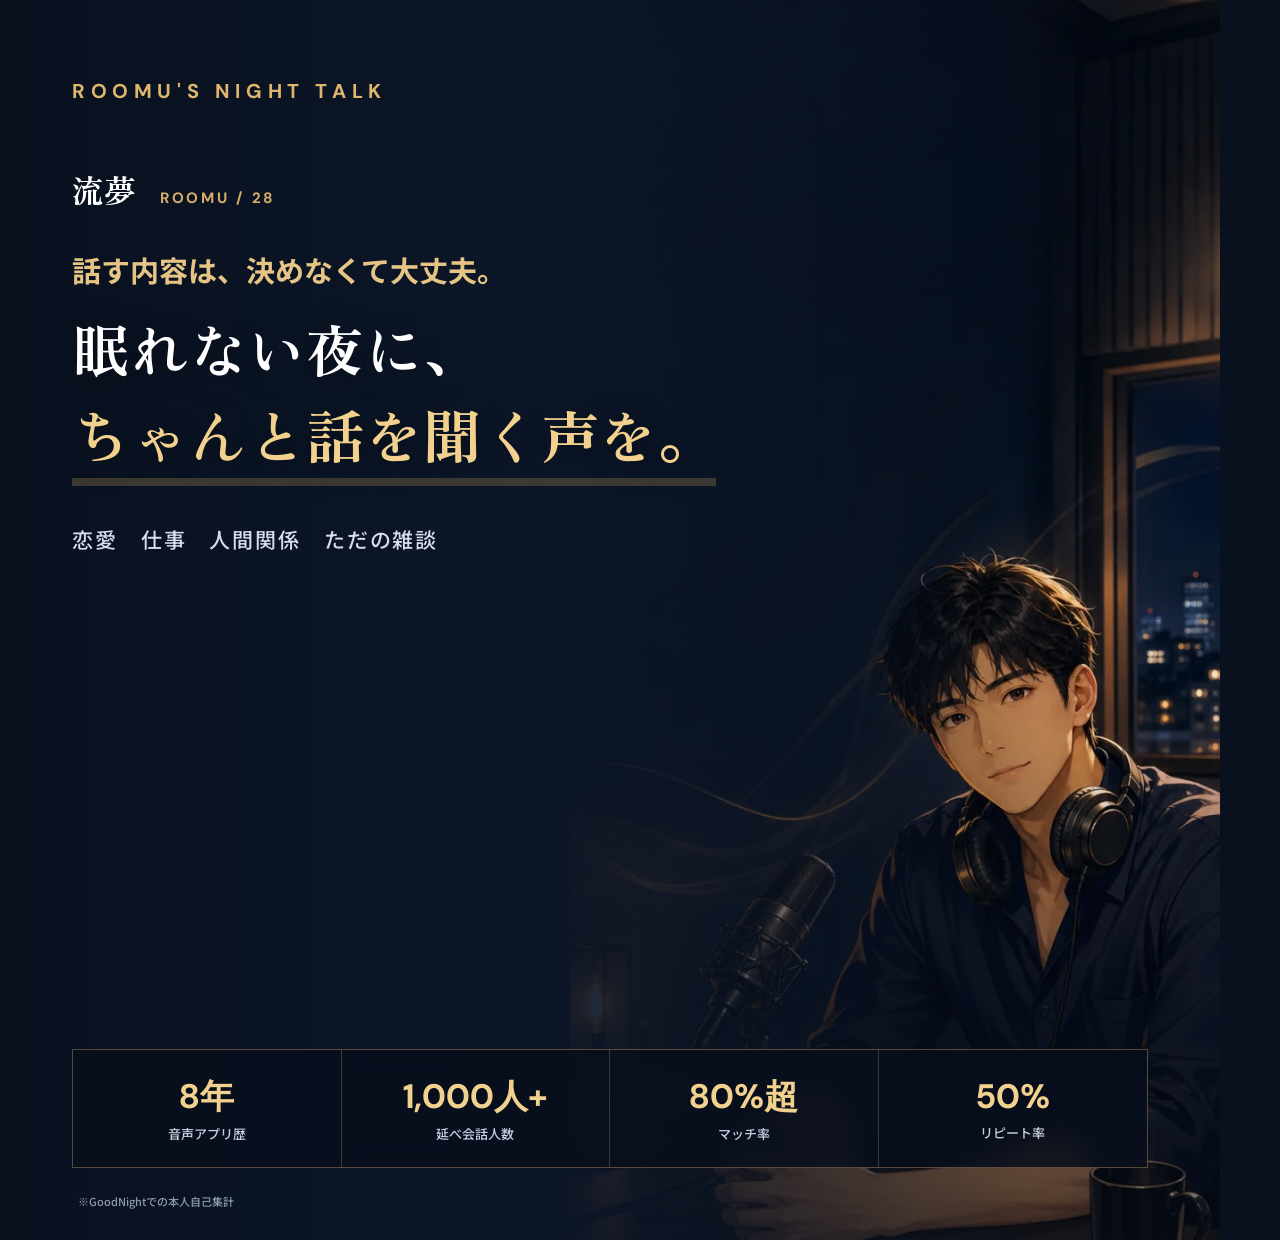
==== coconala-card.html @ 6c178217 "Redesign mobile LP and add Coconala listing assets" ====
<!doctype html>
<html lang="ja"><head><meta charset="utf-8"><style>
@import url('https://fonts.googleapis.com/css2?family=DM+Sans:wght@700&family=Noto+Sans+JP:wght@500;700&family=Zen+Old+Mincho:wght@700&display=swap');
*{box-sizing:border-box}
html,body{margin:0;width:1220px;height:1240px;overflow:hidden;background:#09111f}
.card{position:relative;width:1220px;height:1240px;color:#fff;overflow:hidden;background:#0b1424}
.photo{position:absolute;right:0;top:0;width:650px;height:1240px;object-fit:cover;object-position:63% 60%}
.veil{position:absolute;inset:0;background:linear-gradient(90deg,#09111f 0%,#0c1627 42%,rgba(12,22,39,.72) 57%,rgba(9,17,31,.04) 86%),linear-gradient(0deg,rgba(7,13,24,.58),transparent 42%)}
.copy{position:absolute;left:72px;top:78px;width:690px}.tag{font:700 20px 'DM Sans',sans-serif;letter-spacing:.28em;color:#dfb66e;margin-bottom:62px}.name{font:700 32px 'Zen Old Mincho',serif;margin-bottom:36px}.name small{font:700 15px 'DM Sans';letter-spacing:.18em;color:#d9ae68;margin-left:15px}.kicker{font:700 29px 'Noto Sans JP',sans-serif;color:#e6c486;margin-bottom:16px}
.headline{font:700 58px/1.48 'Zen Old Mincho',serif;letter-spacing:.01em;text-shadow:0 4px 30px rgba(0,0,0,.4)}
.headline em{display:inline-block;white-space:nowrap;font-style:normal;color:#f2d08d;border-bottom:8px solid rgba(217,174,104,.24)}
.topics{margin-top:38px;font:500 21px 'Noto Sans JP';letter-spacing:.09em;color:#d6deeb}
.stats{position:absolute;left:72px;bottom:72px;width:1076px;display:grid;grid-template-columns:repeat(4,1fr);background:rgba(8,15,28,.86);border:1px solid rgba(217,174,104,.38);backdrop-filter:blur(10px)}.stat{padding:24px 13px;text-align:center;border-right:1px solid rgba(217,174,104,.28)}.stat:last-child{border-right:0}.stat b{display:block;font:700 34px 'DM Sans',sans-serif;color:#f2d08d}.stat span{display:block;margin-top:4px;font:500 13px 'Noto Sans JP';color:#c6d0df}.note{position:absolute;left:78px;bottom:31px;font:500 11px 'Noto Sans JP';color:#8f9bad}
</style></head><body><main class="card"><img class="photo" src="assets/hero-night-radio.webp" alt=""><div class="veil"></div><div class="copy"><div class="tag">ROOMU'S NIGHT TALK</div><div class="name">流夢 <small>ROOMU / 28</small></div><div class="kicker">話す内容は、決めなくて大丈夫。</div><div class="headline">眠れない夜に、<br><em>ちゃんと話を聞く声を。</em></div><div class="topics">恋愛　仕事　人間関係　ただの雑談</div></div><div class="stats"><div class="stat"><b>8年</b><span>音声アプリ歴</span></div><div class="stat"><b>1,000人+</b><span>延べ会話人数</span></div><div class="stat"><b>80%超</b><span>マッチ率</span></div><div class="stat"><b>50%</b><span>リピート率</span></div></div><div class="note">※GoodNightでの本人自己集計</div></main></body></html>
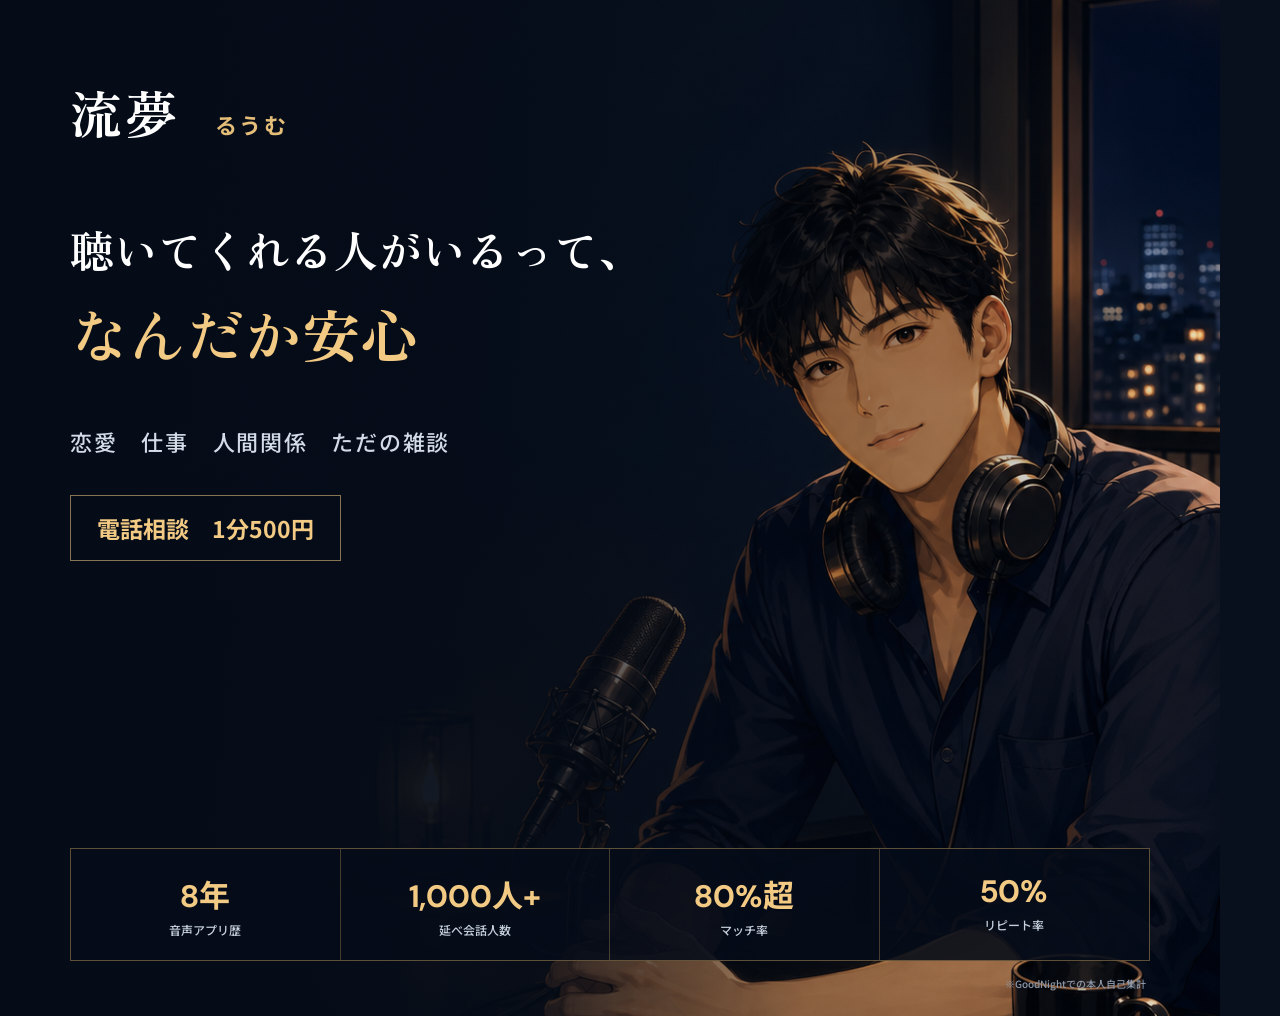
==== commit 6d310b02: "Improve mobile LP and Coconala brand assets" ====
--- a/coconala-card.html
+++ b/coconala-card.html
@@ -1,14 +1,11 @@
 <!doctype html>
-<html lang="ja"><head><meta charset="utf-8"><style>
-@import url('https://fonts.googleapis.com/css2?family=DM+Sans:wght@700&family=Noto+Sans+JP:wght@500;700&family=Zen+Old+Mincho:wght@700&display=swap');
-*{box-sizing:border-box}
-html,body{margin:0;width:1220px;height:1240px;overflow:hidden;background:#09111f}
-.card{position:relative;width:1220px;height:1240px;color:#fff;overflow:hidden;background:#0b1424}
-.photo{position:absolute;right:0;top:0;width:650px;height:1240px;object-fit:cover;object-position:63% 60%}
-.veil{position:absolute;inset:0;background:linear-gradient(90deg,#09111f 0%,#0c1627 42%,rgba(12,22,39,.72) 57%,rgba(9,17,31,.04) 86%),linear-gradient(0deg,rgba(7,13,24,.58),transparent 42%)}
-.copy{position:absolute;left:72px;top:78px;width:690px}.tag{font:700 20px 'DM Sans',sans-serif;letter-spacing:.28em;color:#dfb66e;margin-bottom:62px}.name{font:700 32px 'Zen Old Mincho',serif;margin-bottom:36px}.name small{font:700 15px 'DM Sans';letter-spacing:.18em;color:#d9ae68;margin-left:15px}.kicker{font:700 29px 'Noto Sans JP',sans-serif;color:#e6c486;margin-bottom:16px}
-.headline{font:700 58px/1.48 'Zen Old Mincho',serif;letter-spacing:.01em;text-shadow:0 4px 30px rgba(0,0,0,.4)}
-.headline em{display:inline-block;white-space:nowrap;font-style:normal;color:#f2d08d;border-bottom:8px solid rgba(217,174,104,.24)}
-.topics{margin-top:38px;font:500 21px 'Noto Sans JP';letter-spacing:.09em;color:#d6deeb}
-.stats{position:absolute;left:72px;bottom:72px;width:1076px;display:grid;grid-template-columns:repeat(4,1fr);background:rgba(8,15,28,.86);border:1px solid rgba(217,174,104,.38);backdrop-filter:blur(10px)}.stat{padding:24px 13px;text-align:center;border-right:1px solid rgba(217,174,104,.28)}.stat:last-child{border-right:0}.stat b{display:block;font:700 34px 'DM Sans',sans-serif;color:#f2d08d}.stat span{display:block;margin-top:4px;font:500 13px 'Noto Sans JP';color:#c6d0df}.note{position:absolute;left:78px;bottom:31px;font:500 11px 'Noto Sans JP';color:#8f9bad}
-</style></head><body><main class="card"><img class="photo" src="assets/hero-night-radio.webp" alt=""><div class="veil"></div><div class="copy"><div class="tag">ROOMU'S NIGHT TALK</div><div class="name">流夢 <small>ROOMU / 28</small></div><div class="kicker">話す内容は、決めなくて大丈夫。</div><div class="headline">眠れない夜に、<br><em>ちゃんと話を聞く声を。</em></div><div class="topics">恋愛　仕事　人間関係　ただの雑談</div></div><div class="stats"><div class="stat"><b>8年</b><span>音声アプリ歴</span></div><div class="stat"><b>1,000人+</b><span>延べ会話人数</span></div><div class="stat"><b>80%超</b><span>マッチ率</span></div><div class="stat"><b>50%</b><span>リピート率</span></div></div><div class="note">※GoodNightでの本人自己集計</div></main></body></html>
+<html lang="ja">
+<head>
+  <meta charset="utf-8">
+  <style>
+    @import url('https://fonts.googleapis.com/css2?family=DM+Sans:wght@700&family=Noto+Sans+JP:wght@500;700&family=Zen+Old+Mincho:wght@700&display=swap');
+    *{box-sizing:border-box;margin:0;padding:0}html,body{width:1220px;height:1016px;overflow:hidden;background:#08101e}.card{position:relative;width:1220px;height:1016px;overflow:hidden;background:#08101e;color:#fff}.photo{position:absolute;inset:0;width:100%;height:100%;object-fit:cover;object-position:center}.veil{position:absolute;inset:0;background:linear-gradient(90deg,rgba(5,12,24,.99) 0%,rgba(5,12,24,.94) 37%,rgba(5,12,24,.3) 66%,rgba(5,12,24,.08) 100%)}.copy{position:absolute;left:70px;top:74px;width:690px}.name{font:700 52px 'Zen Old Mincho',serif;letter-spacing:.05em}.name small{font:700 22px 'Noto Sans JP',sans-serif;color:#e4bd78;margin-left:18px}.headline{margin-top:64px;font:700 44px/1.65 'Zen Old Mincho',serif;letter-spacing:0;white-space:nowrap}.headline em{display:block;font-size:58px;font-style:normal;color:#f2ca84}.topics{margin-top:44px;font:500 22px 'Noto Sans JP',sans-serif;letter-spacing:.08em;color:#d3dbe8}.price{display:inline-block;margin-top:38px;padding:15px 26px;border:1px solid rgba(242,202,132,.55);font:700 23px 'Noto Sans JP',sans-serif;color:#f2ca84}.stats{position:absolute;left:70px;right:70px;bottom:55px;display:grid;grid-template-columns:repeat(4,1fr);background:rgba(5,12,24,.88);border:1px solid rgba(217,174,104,.42)}.stat{padding:22px 8px;text-align:center;border-right:1px solid rgba(217,174,104,.3)}.stat:last-child{border-right:0}.stat b{display:block;font:700 31px 'DM Sans','Noto Sans JP',sans-serif;color:#f2ca84}.stat span{display:block;margin-top:4px;font:500 12px 'Noto Sans JP',sans-serif;color:#c7d0de}.note{position:absolute;right:74px;bottom:25px;font:500 10px 'Noto Sans JP',sans-serif;color:#8d99aa}
+  </style>
+</head>
+<body><main class="card"><img class="photo" src="assets/service-portrait-v2.png" alt=""><div class="veil"></div><div class="copy"><div class="name">流夢 <small>るうむ</small></div><div class="headline">聴いてくれる人がいるって、<em>なんだか安心</em></div><div class="topics">恋愛　仕事　人間関係　ただの雑談</div><div class="price">電話相談　1分500円</div></div><div class="stats"><div class="stat"><b>8年</b><span>音声アプリ歴</span></div><div class="stat"><b>1,000人+</b><span>延べ会話人数</span></div><div class="stat"><b>80%超</b><span>マッチ率</span></div><div class="stat"><b>50%</b><span>リピート率</span></div></div><div class="note">※GoodNightでの本人自己集計</div></main></body>
+</html>
